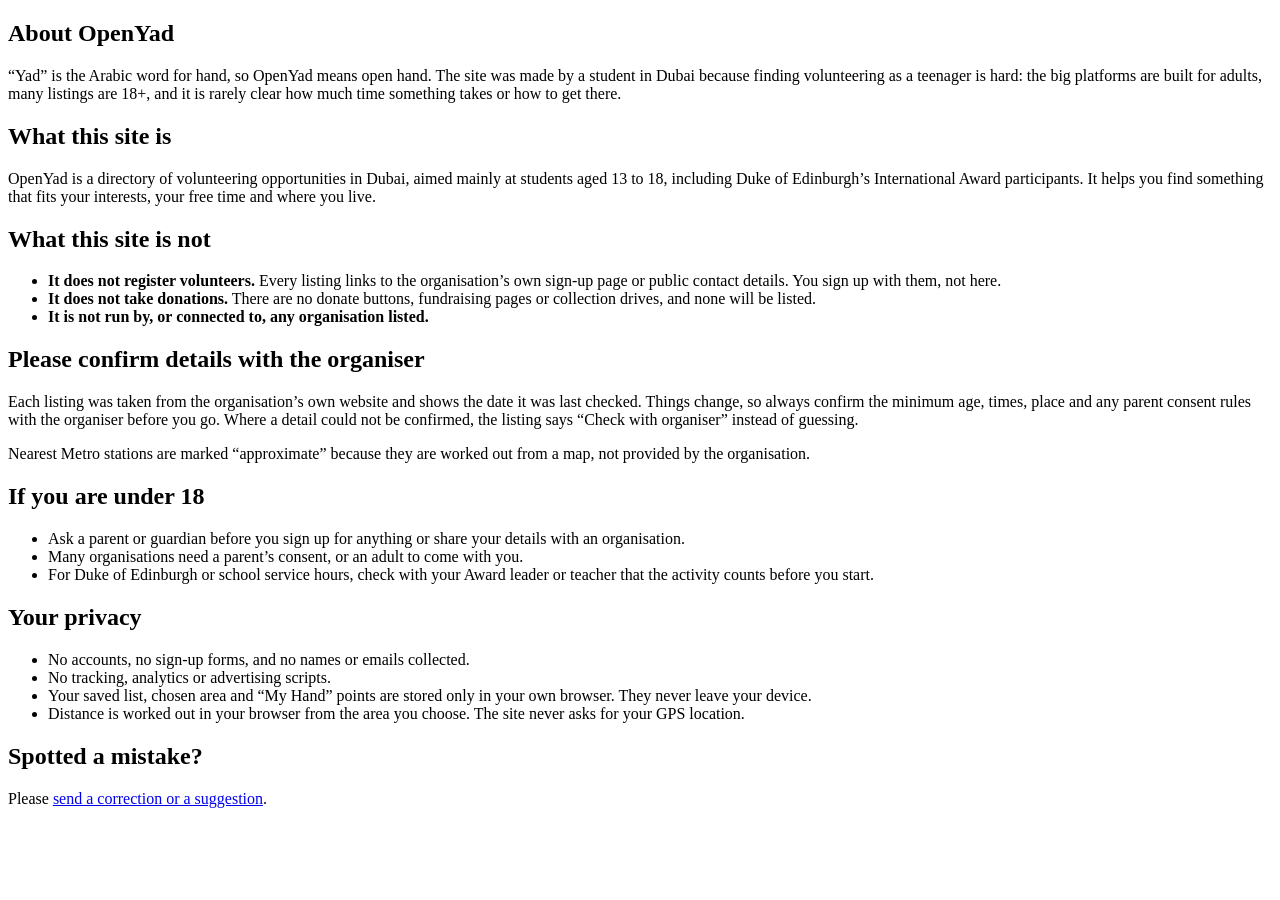
==== about.html @ 4a2f958c "Add files via upload" ====
<!DOCTYPE html>
<html lang="en">
<head>
  <meta charset="utf-8">
  <meta name="viewport" content="width=device-width, initial-scale=1">
  <meta name="referrer" content="no-referrer">
  <title>About · OpenYad</title>
  <link rel="stylesheet" href="css/style.css">
</head>
<body data-page="about">
  <header class="site-header" id="site-header"></header>

  <main class="wrap narrow prose">
    <section>
      <h1>About OpenYad</h1>
      <p>“Yad” is the Arabic word for hand, so OpenYad means open hand. The site was made by a student in Dubai because finding volunteering as a teenager is hard: the big platforms are built for adults, many listings are 18+, and it is rarely clear how much time something takes or how to get there.</p>

      <h2>What this site is</h2>
      <p>OpenYad is a directory of volunteering opportunities in Dubai, aimed mainly at students aged 13 to 18, including Duke of Edinburgh’s International Award participants. It helps you find something that fits your interests, your free time and where you live.</p>

      <h2>What this site is not</h2>
      <ul>
        <li><strong>It does not register volunteers.</strong> Every listing links to the organisation’s own sign-up page or public contact details. You sign up with them, not here.</li>
        <li><strong>It does not take donations.</strong> There are no donate buttons, fundraising pages or collection drives, and none will be listed.</li>
        <li><strong>It is not run by, or connected to, any organisation listed.</strong></li>
      </ul>

      <h2>Please confirm details with the organiser</h2>
      <p>Each listing was taken from the organisation’s own website and shows the date it was last checked. Things change, so always confirm the minimum age, times, place and any parent consent rules with the organiser before you go. Where a detail could not be confirmed, the listing says “Check with organiser” instead of guessing.</p>
      <p>Nearest Metro stations are marked “approximate” because they are worked out from a map, not provided by the organisation.</p>

      <h2>If you are under 18</h2>
      <ul>
        <li>Ask a parent or guardian before you sign up for anything or share your details with an organisation.</li>
        <li>Many organisations need a parent’s consent, or an adult to come with you.</li>
        <li>For Duke of Edinburgh or school service hours, check with your Award leader or teacher that the activity counts before you start.</li>
      </ul>

      <h2>Your privacy</h2>
      <ul>
        <li>No accounts, no sign-up forms, and no names or emails collected.</li>
        <li>No tracking, analytics or advertising scripts.</li>
        <li>Your saved list, chosen area and “My Hand” points are stored only in your own browser. They never leave your device.</li>
        <li>Distance is worked out in your browser from the area you choose. The site never asks for your GPS location.</li>
      </ul>

      <h2>Spotted a mistake?</h2>
      <p>Please <a href="suggest.html">send a correction or a suggestion</a>.</p>
    </section>
  </main>

  <footer class="site-footer" id="site-footer"></footer>
  <script src="data/site.js"></script>
  <script src="data/areas.js"></script>
  <script src="data/listings.js"></script>
  <script src="js/app.js"></script>
</body>
</html>
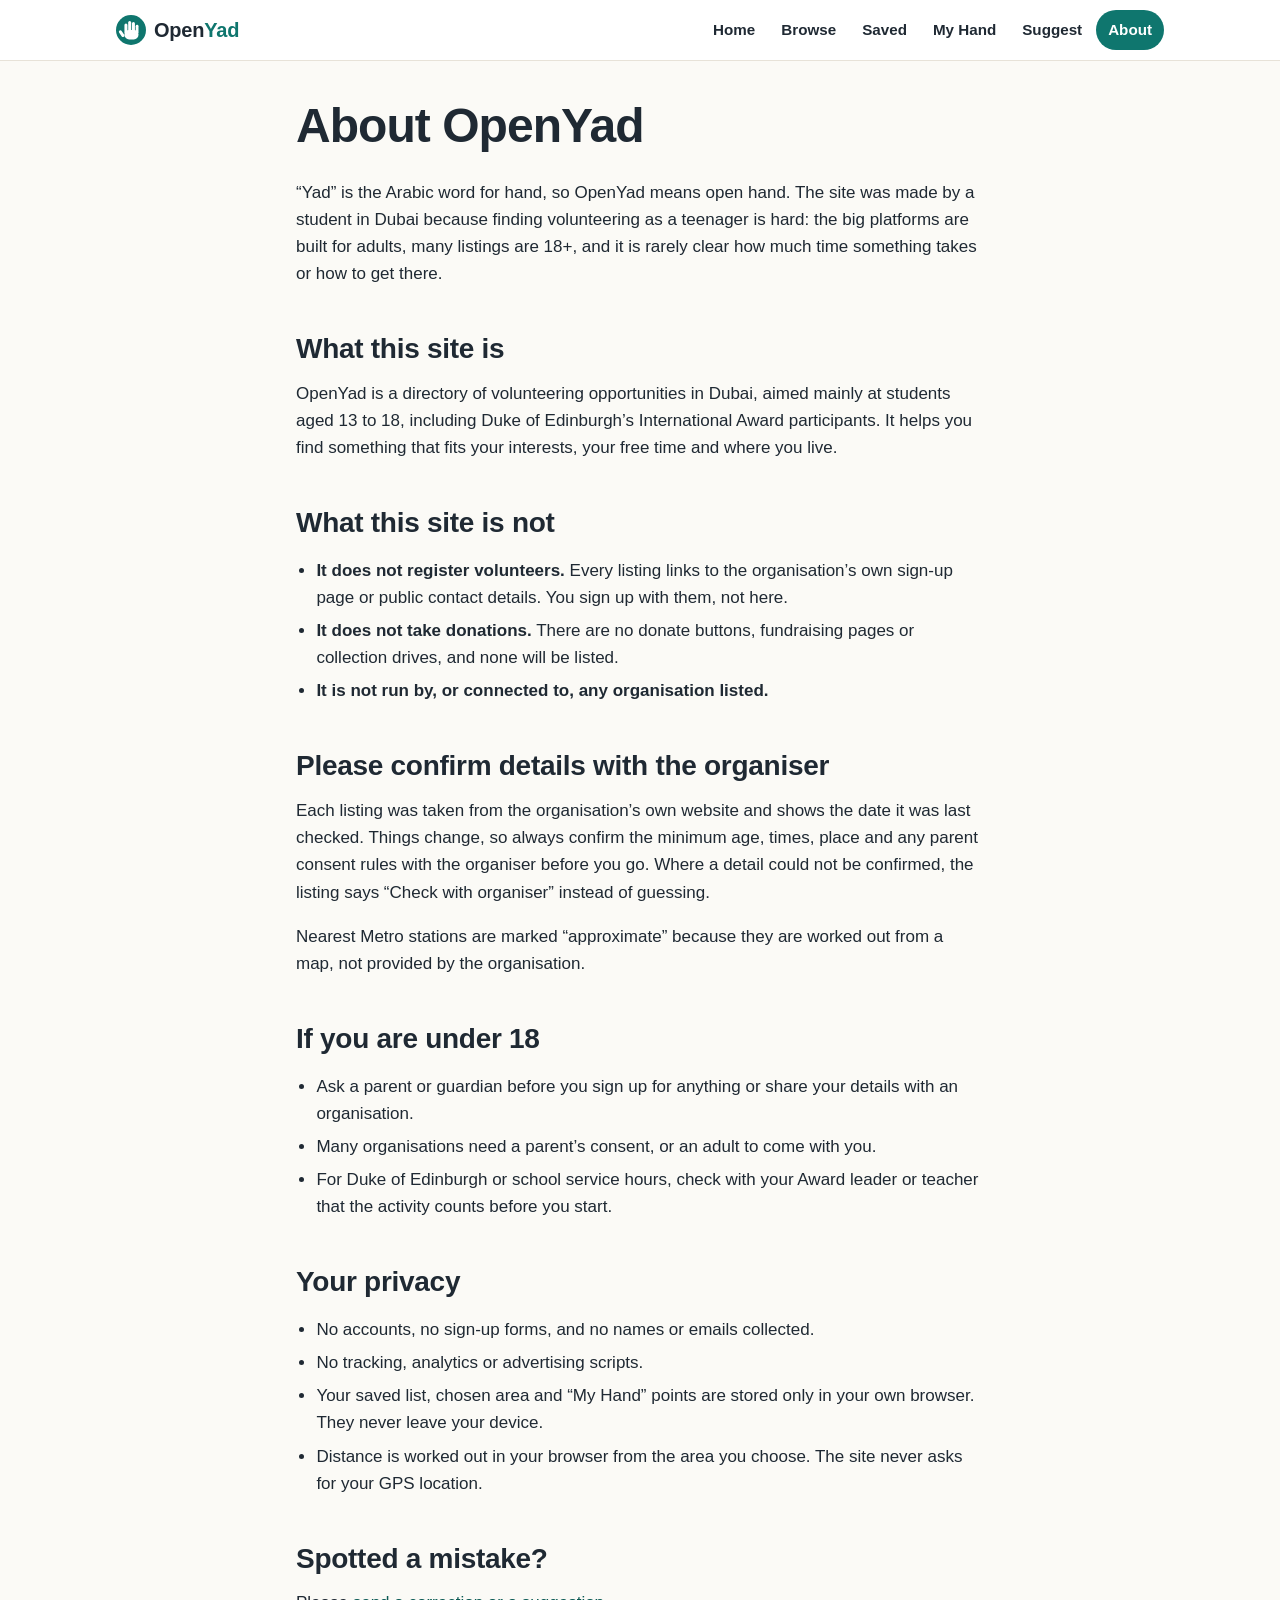
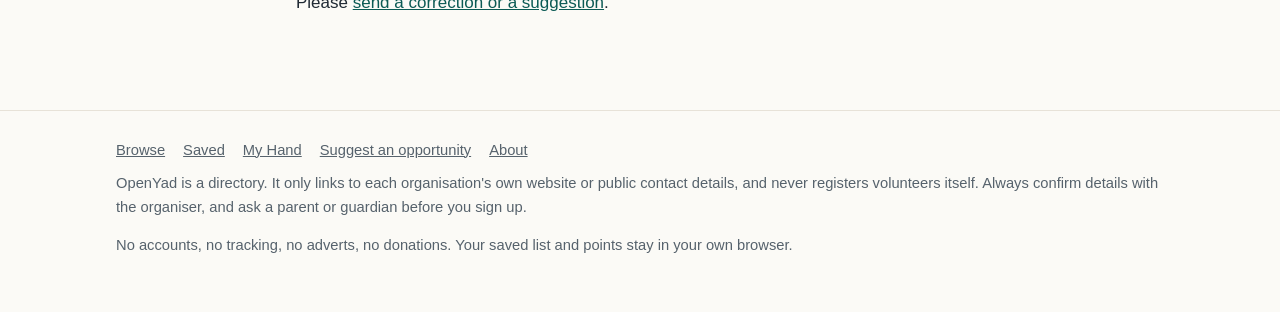
==== commit cf26e224: "Add files via upload" ====
--- a/about.html
+++ b/about.html
@@ -5,7 +5,7 @@
   <meta name="viewport" content="width=device-width, initial-scale=1">
   <meta name="referrer" content="no-referrer">
   <title>About · OpenYad</title>
-  <link rel="stylesheet" href="css/style.css">
+  <link rel="stylesheet" href="style.css">
 </head>
 <body data-page="about">
   <header class="site-header" id="site-header"></header>
@@ -50,9 +50,9 @@
   </main>
 
   <footer class="site-footer" id="site-footer"></footer>
-  <script src="data/site.js"></script>
-  <script src="data/areas.js"></script>
-  <script src="data/listings.js"></script>
-  <script src="js/app.js"></script>
+  <script src="site.js"></script>
+  <script src="areas.js"></script>
+  <script src="listings.js"></script>
+  <script src="app.js"></script>
 </body>
 </html>
--- a/style.css
+++ b/style.css
@@ -0,0 +1,174 @@
+/* OpenYad styles. Colours are set once here and reused everywhere. */
+:root {
+  --bg: #FBFAF6;
+  --card: #FFFFFF;
+  --ink: #1F2933;
+  --muted: #56626C;
+  --line: #E7E2D8;
+  --primary: #0F766E;
+  --primary-dark: #0B5A54;
+  --soft: #EAF4F2;
+  --gold: #A9761C;
+  --gold-soft: #FBF3E0;
+  --radius: 16px;
+  --shadow: 0 1px 2px rgba(31, 41, 51, .05), 0 6px 20px rgba(31, 41, 51, .05);
+}
+
+* { box-sizing: border-box; }
+html { -webkit-text-size-adjust: 100%; }
+body {
+  margin: 0;
+  background: var(--bg);
+  color: var(--ink);
+  font-family: -apple-system, BlinkMacSystemFont, "Segoe UI", Roboto, "Helvetica Neue", Arial, sans-serif;
+  font-size: 17px;
+  line-height: 1.6;
+}
+img, svg { max-width: 100%; }
+a { color: var(--primary-dark); }
+h1, h2, h3 { line-height: 1.2; margin: 0 0 .5em; text-wrap: balance; }
+h1 { font-size: clamp(1.9rem, 6vw, 3rem); letter-spacing: -.02em; }
+h2 { font-size: clamp(1.35rem, 4vw, 1.75rem); letter-spacing: -.01em; }
+h3 { font-size: 1.15rem; }
+p { margin: 0 0 1em; }
+.wrap { max-width: 1080px; margin: 0 auto; padding: 0 16px; }
+.narrow { max-width: 720px; }
+.muted { color: var(--muted); }
+.small { font-size: .9rem; }
+section { padding: 36px 0; }
+:focus-visible { outline: 3px solid #F0B429; outline-offset: 2px; border-radius: 6px; }
+.sr-only { position: absolute; width: 1px; height: 1px; overflow: hidden; clip: rect(0 0 0 0); white-space: nowrap; }
+
+/* Header */
+.site-header { background: var(--card); border-bottom: 1px solid var(--line); position: sticky; top: 0; z-index: 20; }
+.site-header .wrap { display: flex; align-items: center; justify-content: space-between; gap: 12px; min-height: 60px; flex-wrap: wrap; }
+.brand { display: flex; align-items: center; gap: 8px; font-weight: 800; font-size: 1.25rem; color: var(--ink); text-decoration: none; letter-spacing: -.01em; }
+.brand svg { width: 30px; height: 30px; }
+.brand span span { color: var(--primary); }
+.nav { display: flex; gap: 2px; overflow-x: auto; margin: 0 -8px; padding: 6px 8px; scrollbar-width: none; }
+.nav::-webkit-scrollbar { display: none; }
+.nav a { white-space: nowrap; text-decoration: none; color: var(--ink); padding: 8px 12px; border-radius: 999px; font-size: .95rem; font-weight: 600; }
+.nav a:hover { background: var(--soft); }
+.nav a[aria-current="page"] { background: var(--primary); color: #fff; }
+.count-pill { display: inline-block; min-width: 1.4em; padding: 0 .4em; margin-left: 4px; border-radius: 999px; background: var(--gold-soft); color: var(--gold); font-size: .8rem; text-align: center; }
+.nav a[aria-current="page"] .count-pill { background: rgba(255,255,255,.25); color: #fff; }
+
+/* Hero */
+.hero { padding: 44px 0 28px; }
+.hero p.lead { font-size: 1.15rem; color: var(--muted); max-width: 40em; }
+.search-row { display: flex; gap: 8px; margin-top: 20px; max-width: 620px; }
+input[type="search"], input[type="text"], input[type="date"], select {
+  width: 100%; font: inherit; color: var(--ink); background: var(--card);
+  border: 1.5px solid var(--line); border-radius: 12px; padding: 12px 14px; min-height: 48px;
+}
+input:focus, select:focus { border-color: var(--primary); }
+.btn {
+  display: inline-flex; align-items: center; justify-content: center; gap: 6px;
+  font: inherit; font-weight: 700; text-decoration: none; cursor: pointer;
+  background: var(--primary); color: #fff; border: 0; border-radius: 12px;
+  padding: 12px 18px; min-height: 48px;
+}
+.btn:hover { background: var(--primary-dark); }
+.btn.ghost { background: transparent; color: var(--primary-dark); border: 1.5px solid var(--line); }
+.btn.ghost:hover { background: var(--soft); }
+.btn.block { width: 100%; }
+
+/* Category cards */
+.cat-grid { display: grid; grid-template-columns: repeat(2, 1fr); gap: 12px; }
+@media (min-width: 640px) { .cat-grid { grid-template-columns: repeat(3, 1fr); } }
+@media (min-width: 900px) { .cat-grid { grid-template-columns: repeat(4, 1fr); } }
+.cat-card {
+  display: flex; flex-direction: column; gap: 6px; text-decoration: none; color: var(--ink);
+  background: var(--card); border: 1px solid var(--line); border-radius: var(--radius);
+  padding: 16px; border-top: 5px solid var(--c); box-shadow: var(--shadow); transition: transform .15s;
+}
+.cat-card:hover { transform: translateY(-2px); }
+.cat-card .icon { font-size: 1.7rem; width: 48px; height: 48px; display: grid; place-items: center; border-radius: 14px; background: color-mix(in srgb, var(--c) 12%, white); }
+.cat-card strong { line-height: 1.25; }
+.cat-card small { color: var(--muted); }
+
+/* Steps */
+.steps { display: grid; gap: 12px; }
+@media (min-width: 720px) { .steps { grid-template-columns: repeat(3, 1fr); } }
+.step { background: var(--card); border: 1px solid var(--line); border-radius: var(--radius); padding: 18px; }
+.step b { display: inline-grid; place-items: center; width: 30px; height: 30px; border-radius: 50%; background: var(--soft); color: var(--primary-dark); margin-bottom: 8px; }
+.banner { background: var(--gold-soft); border: 1px solid #EFDDB4; border-radius: var(--radius); padding: 18px; display: flex; gap: 16px; align-items: center; flex-wrap: wrap; }
+.banner > div { flex: 1 1 260px; }
+.note { background: var(--soft); border-radius: 12px; padding: 12px 14px; font-size: .95rem; }
+
+/* Filters */
+.filters { background: var(--card); border: 1px solid var(--line); border-radius: var(--radius); padding: 16px; box-shadow: var(--shadow); }
+.filter-grid { display: grid; gap: 12px; grid-template-columns: 1fr 1fr; }
+.filter-grid .full { grid-column: 1 / -1; }
+@media (min-width: 860px) { .filter-grid { grid-template-columns: repeat(4, 1fr); } .filter-grid .half { grid-column: span 2; } }
+label.field { display: block; font-size: .85rem; font-weight: 700; color: var(--muted); }
+label.field select, label.field input { margin-top: 4px; font-weight: 400; }
+.check { display: flex; gap: 8px; align-items: flex-start; font-size: .95rem; }
+.check input { width: 20px; height: 20px; margin-top: 3px; accent-color: var(--primary); flex: none; }
+.result-bar { display: flex; justify-content: space-between; align-items: center; gap: 12px; margin: 18px 0 12px; flex-wrap: wrap; }
+.linkish { background: none; border: 0; font: inherit; color: var(--primary-dark); text-decoration: underline; cursor: pointer; padding: 8px 0; }
+
+/* Listing cards */
+.cards { display: grid; gap: 16px; }
+@media (min-width: 820px) { .cards { grid-template-columns: 1fr 1fr; align-items: start; } }
+.card {
+  background: var(--card); border: 1px solid var(--line); border-left: 6px solid var(--c);
+  border-radius: var(--radius); padding: 18px; box-shadow: var(--shadow); min-width: 0;
+}
+.card-top { display: flex; justify-content: space-between; gap: 10px; align-items: flex-start; }
+.tags { display: flex; flex-wrap: wrap; gap: 6px; }
+.tag { font-size: .8rem; font-weight: 700; padding: 3px 10px; border-radius: 999px; color: var(--c); background: color-mix(in srgb, var(--c) 12%, white); white-space: nowrap; }
+.save {
+  flex: none; font: inherit; font-size: .85rem; font-weight: 700; cursor: pointer;
+  border: 1.5px solid var(--line); background: var(--card); color: var(--ink);
+  border-radius: 999px; padding: 6px 12px; min-height: 40px;
+}
+.save[aria-pressed="true"] { background: var(--gold-soft); border-color: #E6CE95; color: var(--gold); }
+.card h3 { margin: 12px 0 2px; font-size: 1.2rem; }
+.card .org { color: var(--muted); margin: 0 0 10px; font-size: .95rem; }
+.facts { list-style: none; margin: 12px 0; padding: 0; display: grid; gap: 6px; }
+.facts li { display: grid; grid-template-columns: 5.2em 1fr; gap: 8px; font-size: .95rem; }
+.facts span.k { color: var(--muted); font-weight: 700; font-size: .85rem; padding-top: 2px; }
+.badge { display: inline-block; font-size: .8rem; font-weight: 700; padding: 1px 8px; border-radius: 999px; background: var(--soft); color: var(--primary-dark); margin-left: 4px; white-space: nowrap; }
+.badge.warn { background: #FFF4E5; color: #8A4B00; }
+.badge.gold { background: var(--gold-soft); color: var(--gold); }
+details { border-top: 1px solid var(--line); margin-top: 12px; padding-top: 4px; }
+summary { cursor: pointer; font-weight: 700; color: var(--primary-dark); padding: 10px 0; }
+details dl { margin: 0; display: grid; gap: 10px; }
+details dt { font-size: .85rem; font-weight: 700; color: var(--muted); }
+details dd { margin: 0; overflow-wrap: anywhere; }
+details ol { margin: 4px 0 0; padding-left: 1.3em; }
+.card .btn { margin-top: 14px; }
+.empty { text-align: center; padding: 40px 16px; background: var(--card); border: 1px dashed var(--line); border-radius: var(--radius); }
+
+/* Hand page */
+.hand-layout { display: grid; gap: 20px; }
+@media (min-width: 820px) { .hand-layout { grid-template-columns: 340px 1fr; align-items: start; } }
+.panel { background: var(--card); border: 1px solid var(--line); border-radius: var(--radius); padding: 18px; box-shadow: var(--shadow); }
+.hand-box { text-align: center; }
+.hand-box svg { width: 100%; max-width: 280px; height: auto; }
+.level { font-size: 1.3rem; font-weight: 800; margin: 4px 0 0; }
+.bar { height: 10px; background: var(--line); border-radius: 999px; overflow: hidden; margin: 10px 0 6px; }
+.bar i { display: block; height: 100%; background: linear-gradient(90deg, var(--primary), #D69E2E); border-radius: 999px; }
+.stats { display: grid; grid-template-columns: repeat(2, 1fr); gap: 10px; margin: 14px 0 0; }
+.stat { background: var(--bg); border-radius: 12px; padding: 10px; text-align: center; }
+.stat b { display: block; font-size: 1.3rem; font-variant-numeric: tabular-nums; }
+.stat small { color: var(--muted); }
+.form-grid { display: grid; gap: 12px; }
+@media (min-width: 560px) { .form-grid { grid-template-columns: 1fr 1fr; } .form-grid .full { grid-column: 1 / -1; } }
+.log-list { list-style: none; padding: 0; margin: 0; display: grid; gap: 8px; }
+.log-list li { display: flex; justify-content: space-between; gap: 10px; align-items: center; background: var(--bg); border-radius: 12px; padding: 10px 12px; }
+.rules { padding-left: 1.2em; margin: 0; }
+.rules li { margin-bottom: 4px; }
+
+/* Prose pages */
+.prose h2 { margin-top: 1.6em; }
+.prose ul { padding-left: 1.2em; }
+.prose li { margin-bottom: 6px; }
+
+/* Footer */
+.site-footer { border-top: 1px solid var(--line); margin-top: 40px; padding: 28px 0 40px; color: var(--muted); font-size: .92rem; }
+.site-footer a { color: var(--muted); }
+.site-footer nav { display: flex; flex-wrap: wrap; gap: 6px 18px; margin-bottom: 10px; }
+
+@media (prefers-reduced-motion: reduce) { * { transition: none !important; } }
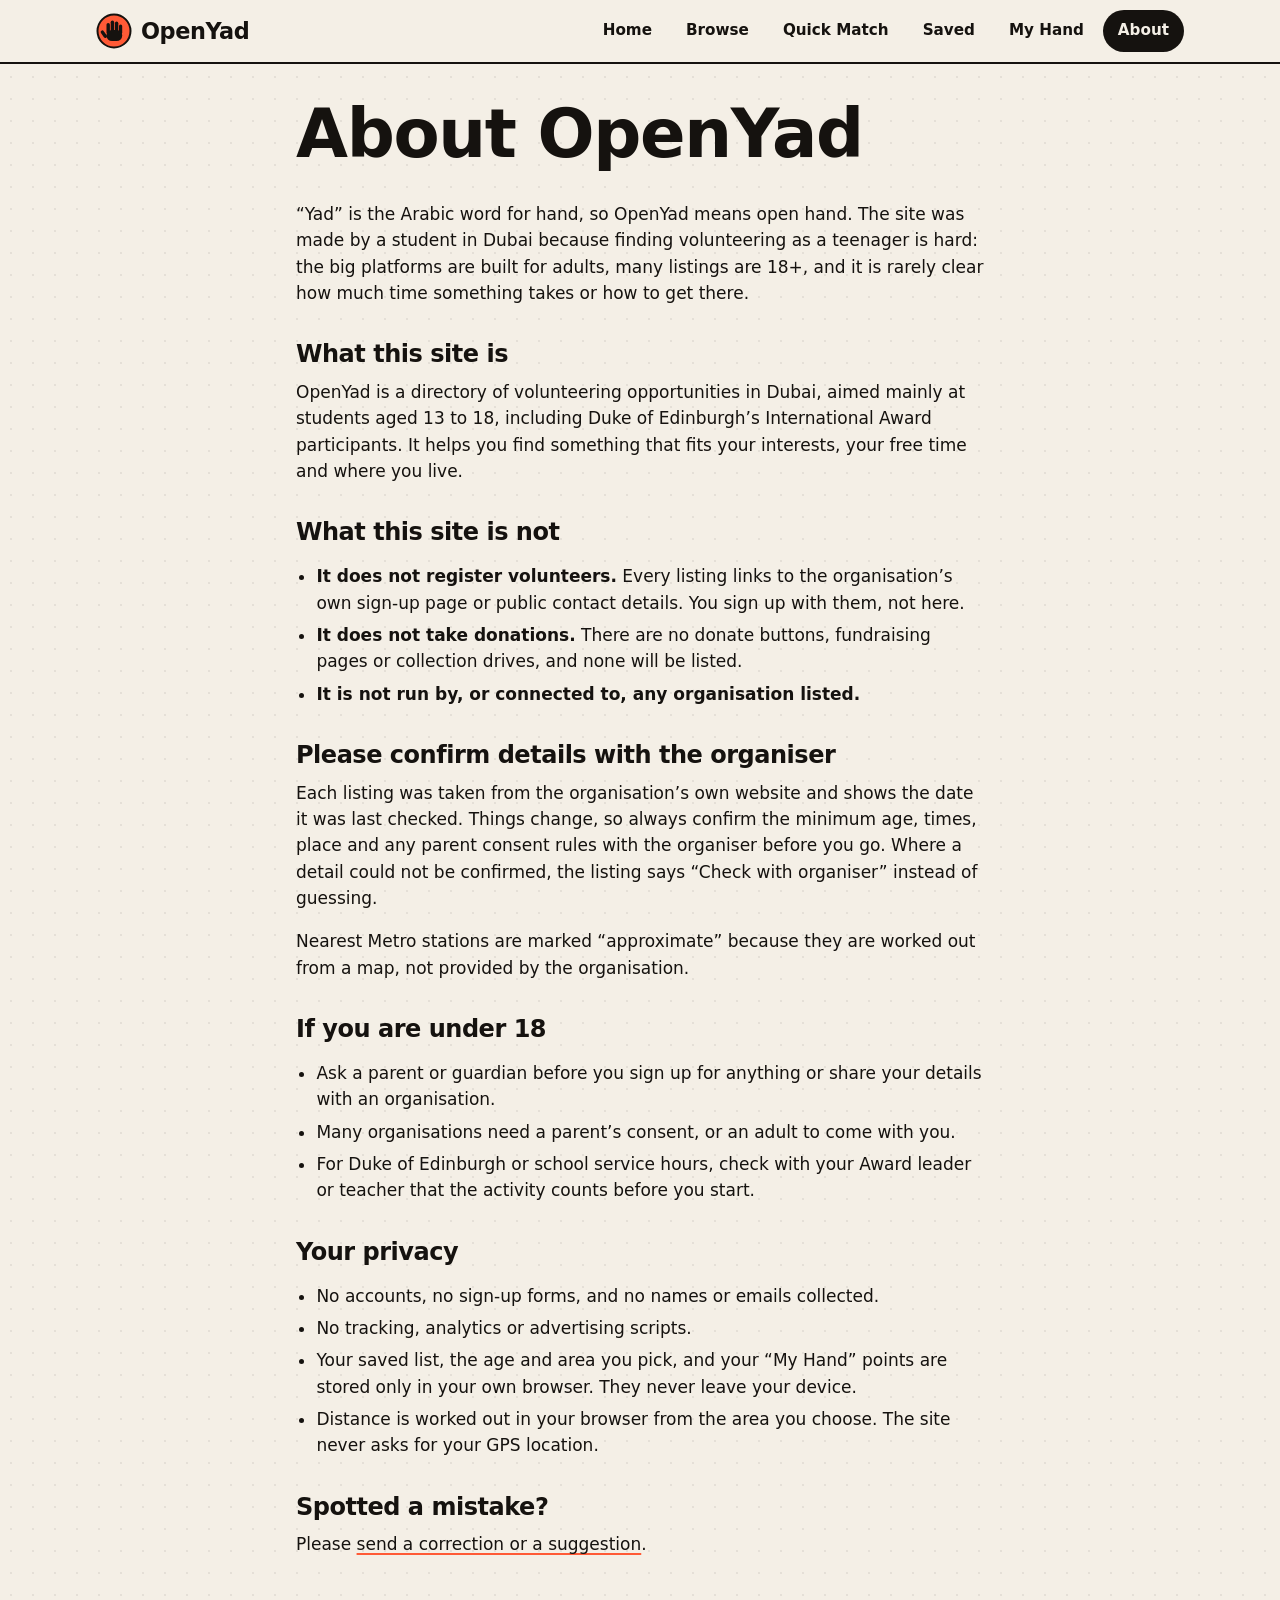
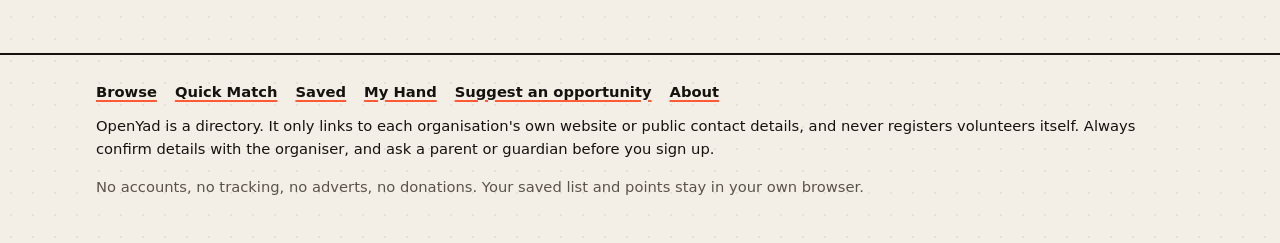
==== commit 8465077e: "Add files via upload" ====
--- a/about.html
+++ b/about.html
@@ -2,7 +2,8 @@
 <html lang="en">
 <head>
   <meta charset="utf-8">
-  <meta name="viewport" content="width=device-width, initial-scale=1">
+  <meta name="viewport" content="width=device-width, initial-scale=1, viewport-fit=cover">
+  <meta name="theme-color" content="#F4EFE6">
   <meta name="referrer" content="no-referrer">
   <title>About · OpenYad</title>
   <link rel="stylesheet" href="style.css">
@@ -40,7 +41,7 @@
       <ul>
         <li>No accounts, no sign-up forms, and no names or emails collected.</li>
         <li>No tracking, analytics or advertising scripts.</li>
-        <li>Your saved list, chosen area and “My Hand” points are stored only in your own browser. They never leave your device.</li>
+        <li>Your saved list, the age and area you pick, and your “My Hand” points are stored only in your own browser. They never leave your device.</li>
         <li>Distance is worked out in your browser from the area you choose. The site never asks for your GPS location.</li>
       </ul>
 
--- a/style.css
+++ b/style.css
@@ -1,174 +1,285 @@
-/* OpenYad styles. Colours are set once here and reused everywhere. */
+/* OpenYad styles. The main colours are set once here and reused everywhere. */
 :root {
-  --bg: #FBFAF6;
-  --card: #FFFFFF;
-  --ink: #1F2933;
-  --muted: #56626C;
-  --line: #E7E2D8;
-  --primary: #0F766E;
-  --primary-dark: #0B5A54;
-  --soft: #EAF4F2;
-  --gold: #A9761C;
-  --gold-soft: #FBF3E0;
-  --radius: 16px;
-  --shadow: 0 1px 2px rgba(31, 41, 51, .05), 0 6px 20px rgba(31, 41, 51, .05);
-}
+  --paper: #F4EFE6;
+  --card: #FFFDF8;
+  --ink: #15120F;
+  --muted: #5A534A;
+  --line: #D9D0C0;
+  --coral: #FF5A36;
+  --sun: #FFD23F;
+  --r: 18px;
+  --sh: 4px 4px 0 var(--ink);
+  --display: ui-rounded, "SF Pro Rounded", "Arial Rounded MT Bold", "Nunito", "Segoe UI", system-ui, sans-serif;
+}
+@view-transition { navigation: auto; }
 
 * { box-sizing: border-box; }
-html { -webkit-text-size-adjust: 100%; }
+html { -webkit-text-size-adjust: 100%; scroll-behavior: smooth; }
 body {
-  margin: 0;
-  background: var(--bg);
-  color: var(--ink);
-  font-family: -apple-system, BlinkMacSystemFont, "Segoe UI", Roboto, "Helvetica Neue", Arial, sans-serif;
-  font-size: 17px;
-  line-height: 1.6;
-}
-img, svg { max-width: 100%; }
-a { color: var(--primary-dark); }
-h1, h2, h3 { line-height: 1.2; margin: 0 0 .5em; text-wrap: balance; }
-h1 { font-size: clamp(1.9rem, 6vw, 3rem); letter-spacing: -.02em; }
-h2 { font-size: clamp(1.35rem, 4vw, 1.75rem); letter-spacing: -.01em; }
-h3 { font-size: 1.15rem; }
+  margin: 0; color: var(--ink);
+  background: var(--paper) radial-gradient(rgba(21, 18, 15, .07) 1px, transparent 1.2px) 0 0 / 22px 22px;
+  font-family: system-ui, -apple-system, "Segoe UI", Roboto, Arial, sans-serif;
+  font-size: 17px; line-height: 1.55;
+}
+svg { max-width: 100%; }
+a { color: var(--ink); text-decoration-color: var(--coral); text-decoration-thickness: 2px; text-underline-offset: 3px; }
+h1, h2, h3 { font-family: var(--display); font-weight: 800; line-height: 1.08; letter-spacing: -.02em; margin: 0 0 .45em; text-wrap: balance; }
+h1 { font-size: clamp(2.2rem, 8.5vw, 4.2rem); }
+h2 { font-size: clamp(1.55rem, 5vw, 2.3rem); }
+h3 { font-size: 1.25rem; letter-spacing: -.01em; }
 p { margin: 0 0 1em; }
-.wrap { max-width: 1080px; margin: 0 auto; padding: 0 16px; }
+.wrap { max-width: 1120px; margin: 0 auto; padding: 0 16px; }
 .narrow { max-width: 720px; }
 .muted { color: var(--muted); }
 .small { font-size: .9rem; }
-section { padding: 36px 0; }
-:focus-visible { outline: 3px solid #F0B429; outline-offset: 2px; border-radius: 6px; }
+section { padding: 34px 0; }
 .sr-only { position: absolute; width: 1px; height: 1px; overflow: hidden; clip: rect(0 0 0 0); white-space: nowrap; }
+:focus-visible { outline: 3px solid #1D4ED8; outline-offset: 3px; border-radius: 8px; }
+.ic { width: 1.25em; height: 1.25em; flex: none; fill: none; stroke: currentColor; stroke-width: 2; stroke-linecap: round; stroke-linejoin: round; vertical-align: -.22em; }
+.mark { background: var(--sun); padding: 0 .18em; border-radius: .18em; box-decoration-break: clone; -webkit-box-decoration-break: clone; }
+.eyebrow { font-family: var(--display); font-weight: 800; font-size: .85rem; letter-spacing: .08em; text-transform: uppercase; }
+
+/* The "sticker" look: thick outline and a hard shadow */
+.sticker { background: var(--card); border: 2px solid var(--ink); border-radius: var(--r); box-shadow: var(--sh); }
+
+/* Buttons */
+.btn {
+  display: inline-flex; align-items: center; justify-content: center; gap: 8px;
+  font-family: var(--display); font-weight: 800; font-size: 1rem; text-decoration: none; cursor: pointer;
+  background: var(--coral); color: var(--ink); border: 2px solid var(--ink); border-radius: 14px;
+  padding: 11px 18px; min-height: 48px; box-shadow: var(--sh);
+  transition: transform .12s, box-shadow .12s;
+}
+.btn:hover { transform: translate(-1px, -1px); box-shadow: 5px 5px 0 var(--ink); }
+.btn:active { transform: translate(3px, 3px); box-shadow: 1px 1px 0 var(--ink); }
+.btn.sun { background: var(--sun); }
+.btn.plain { background: var(--card); }
+.btn.block { width: 100%; }
+.btn.big { font-size: 1.12rem; padding: 14px 22px; }
+.linkish { background: none; border: 0; font: inherit; font-weight: 700; color: var(--ink); text-decoration: underline; text-decoration-color: var(--coral); text-decoration-thickness: 2px; text-underline-offset: 3px; cursor: pointer; padding: 8px 0; }
 
 /* Header */
-.site-header { background: var(--card); border-bottom: 1px solid var(--line); position: sticky; top: 0; z-index: 20; }
-.site-header .wrap { display: flex; align-items: center; justify-content: space-between; gap: 12px; min-height: 60px; flex-wrap: wrap; }
-.brand { display: flex; align-items: center; gap: 8px; font-weight: 800; font-size: 1.25rem; color: var(--ink); text-decoration: none; letter-spacing: -.01em; }
-.brand svg { width: 30px; height: 30px; }
-.brand span span { color: var(--primary); }
-.nav { display: flex; gap: 2px; overflow-x: auto; margin: 0 -8px; padding: 6px 8px; scrollbar-width: none; }
-.nav::-webkit-scrollbar { display: none; }
-.nav a { white-space: nowrap; text-decoration: none; color: var(--ink); padding: 8px 12px; border-radius: 999px; font-size: .95rem; font-weight: 600; }
-.nav a:hover { background: var(--soft); }
-.nav a[aria-current="page"] { background: var(--primary); color: #fff; }
-.count-pill { display: inline-block; min-width: 1.4em; padding: 0 .4em; margin-left: 4px; border-radius: 999px; background: var(--gold-soft); color: var(--gold); font-size: .8rem; text-align: center; }
-.nav a[aria-current="page"] .count-pill { background: rgba(255,255,255,.25); color: #fff; }
-
-/* Hero */
-.hero { padding: 44px 0 28px; }
-.hero p.lead { font-size: 1.15rem; color: var(--muted); max-width: 40em; }
-.search-row { display: flex; gap: 8px; margin-top: 20px; max-width: 620px; }
-input[type="search"], input[type="text"], input[type="date"], select {
+.site-header { background: var(--paper); border-bottom: 2px solid var(--ink); position: sticky; top: 0; z-index: 30; }
+.site-header .wrap { display: flex; align-items: center; justify-content: space-between; gap: 12px; min-height: 62px; }
+.brand { display: flex; align-items: center; gap: 9px; font-family: var(--display); font-weight: 800; font-size: 1.4rem; color: var(--ink); text-decoration: none; letter-spacing: -.02em; }
+.brand svg { width: 36px; height: 36px; transition: transform .3s; }
+.brand:hover svg { transform: rotate(-14deg) scale(1.06); }
+.nav { display: none; gap: 4px; }
+.nav a, .head-link { font-family: var(--display); font-weight: 800; font-size: .95rem; text-decoration: none; padding: 7px 13px; border-radius: 999px; border: 2px solid transparent; white-space: nowrap; }
+.nav a:hover, .head-link:hover { border-color: var(--ink); }
+.nav a[aria-current="page"] { background: var(--ink); color: var(--paper); }
+.pill { display: inline-block; min-width: 1.5em; padding: 0 .4em; margin-left: 4px; border-radius: 999px; background: var(--sun); color: var(--ink); font-size: .78rem; text-align: center; border: 1.5px solid var(--ink); }
+
+/* Phone tab bar */
+.tabbar { position: fixed; left: 0; right: 0; bottom: 0; z-index: 40; background: var(--card); border-top: 2px solid var(--ink); display: grid; grid-template-columns: repeat(5, 1fr); padding: 6px 6px calc(6px + env(safe-area-inset-bottom)); }
+.tabbar a { display: grid; justify-items: center; gap: 1px; padding: 6px 2px; border-radius: 12px; text-decoration: none; font-family: var(--display); font-weight: 800; font-size: .72rem; position: relative; }
+.tabbar a .ic { width: 24px; height: 24px; }
+.tabbar a[aria-current="page"] { background: var(--coral); box-shadow: inset 0 0 0 2px var(--ink); }
+.tabbar .pill { position: absolute; top: 0; left: 55%; margin: 0; }
+body { padding-bottom: 86px; }
+@media (min-width: 800px) {
+  .nav { display: flex; } .head-link, .tabbar { display: none; } body { padding-bottom: 0; }
+}
+
+/* Hero and finder */
+.hero { display: grid; gap: 26px; padding: 30px 0 18px; align-items: center; }
+.hero > * { min-width: 0; }
+.hero p.lead { font-size: 1.12rem; max-width: 34em; }
+.finder label { display: inline-block; max-width: 100%; vertical-align: middle; }
+.finder { padding: 18px; }
+.finder .sentence { font-family: var(--display); font-weight: 700; font-size: clamp(1.15rem, 4.6vw, 1.5rem); line-height: 2.25; margin: 4px 0 14px; }
+.pick {
+  appearance: none; -webkit-appearance: none; font: inherit; font-weight: 800; color: var(--ink); cursor: pointer;
+  border: 2px solid var(--ink); border-radius: 11px; padding: 1px 30px 1px 10px; max-width: 100%; line-height: 1.5;
+  background: var(--sun) url("data:image/svg+xml,%3Csvg xmlns='http://www.w3.org/2000/svg' viewBox='0 0 12 8'%3E%3Cpath d='M1 1l5 5 5-5' fill='none' stroke='%2315120F' stroke-width='2.2' stroke-linecap='round' stroke-linejoin='round'/%3E%3C/svg%3E") right 10px center / 12px no-repeat;
+  box-shadow: 2px 2px 0 var(--ink); text-overflow: ellipsis;
+}
+.finder-actions { display: flex; flex-wrap: wrap; gap: 12px; align-items: center; }
+#finder-count { display: inline-block; min-width: 1.2em; }
+.bump { animation: bump .32s; }
+@keyframes bump { 40% { transform: scale(1.35) rotate(-6deg); } }
+.hero-art { position: relative; max-width: 330px; margin: 0 auto; width: 100%; }
+.hero-art .disc { background: var(--sun); border: 2px solid var(--ink); border-radius: 50%; aspect-ratio: 1; display: grid; place-items: center; box-shadow: 6px 6px 0 var(--ink); }
+.hero-art .disc svg { width: 78%; }
+.float { position: absolute; width: 54px; height: 54px; border-radius: 50%; background: var(--c); border: 2px solid var(--ink); box-shadow: 3px 3px 0 var(--ink); display: grid; place-items: center; animation: bob 4s ease-in-out infinite; }
+.float .ic { width: 26px; height: 26px; }
+.float:nth-child(2) { top: 2%; left: -2%; }
+.float:nth-child(3) { top: 10%; right: -4%; animation-delay: -1.3s; }
+.float:nth-child(4) { bottom: 6%; left: 0; animation-delay: -2.1s; }
+.float:nth-child(5) { bottom: 0; right: 4%; animation-delay: -3s; }
+@keyframes bob { 50% { transform: translateY(-9px) rotate(6deg); } }
+@media (min-width: 880px) { .hero { grid-template-columns: 1.2fr .8fr; padding-top: 44px; } }
+@media (max-width: 879px) { .hero-art { max-width: 210px; margin-bottom: 14px; } .float { width: 42px; height: 42px; } .float .ic { width: 20px; height: 20px; } }
+
+/* Ticker of organisation names */
+.ticker { background: var(--ink); color: var(--paper); border-block: 2px solid var(--ink); overflow: hidden; white-space: nowrap; font-family: var(--display); font-weight: 800; padding: 10px 0; }
+.ticker div { display: inline-block; animation: slide 60s linear infinite; padding-left: 100%; }
+.ticker:hover div { animation-play-state: paused; }
+.ticker span::after { content: "✦"; color: var(--sun); margin: 0 14px; }
+@keyframes slide { to { transform: translateX(-100%); } }
+
+/* Category tiles */
+.tiles { display: grid; grid-template-columns: repeat(2, 1fr); gap: 14px; }
+@media (min-width: 640px) { .tiles { grid-template-columns: repeat(3, 1fr); } }
+@media (min-width: 960px) { .tiles { grid-template-columns: repeat(4, 1fr); } }
+.tile {
+  display: grid; gap: 8px; align-content: start; text-decoration: none; padding: 14px;
+  background: color-mix(in srgb, var(--c) 26%, var(--card)); border: 2px solid var(--ink); border-radius: var(--r);
+  box-shadow: 4px 4px 0 var(--ink); transition: transform .18s, box-shadow .18s;
+}
+.tile:nth-child(3n+1) { transform: rotate(-1.1deg); } .tile:nth-child(3n+2) { transform: rotate(.8deg); }
+.tile:hover, .tile:focus-visible { transform: rotate(0) translate(-2px, -3px); box-shadow: 7px 8px 0 var(--ink); }
+.tile strong { font-family: var(--display); font-weight: 800; font-size: 1.05rem; line-height: 1.15; }
+.tile small { font-weight: 700; }
+.blob { width: 46px; height: 46px; border-radius: 50%; background: var(--c); border: 2px solid var(--ink); display: grid; place-items: center; transition: transform .25s; }
+.blob .ic { width: 24px; height: 24px; }
+.tile:hover .blob { transform: rotate(-12deg) scale(1.12); }
+.blob.sm { width: 34px; height: 34px; } .blob.sm .ic { width: 18px; height: 18px; }
+
+/* Three ways */
+.ways { display: grid; gap: 14px; }
+@media (min-width: 760px) { .ways { grid-template-columns: repeat(3, 1fr); } }
+.way { padding: 18px; text-decoration: none; display: block; transition: transform .15s, box-shadow .15s; }
+a.way:hover { transform: translate(-2px, -2px); box-shadow: 6px 6px 0 var(--ink); }
+.way b.num { display: inline-grid; place-items: center; width: 34px; height: 34px; border-radius: 50%; background: var(--ink); color: var(--paper); font-family: var(--display); margin-bottom: 10px; }
+.dark { background: var(--ink); color: var(--paper); border-radius: var(--r); padding: 22px; display: grid; gap: 18px; align-items: center; box-shadow: 4px 4px 0 var(--coral); }
+.dark .muted { color: #CFC6B8; } .dark svg.hand { width: 150px; margin: 0 auto; display: block; }
+@media (min-width: 700px) { .dark { grid-template-columns: 170px 1fr auto; } }
+.promises { display: flex; flex-wrap: wrap; gap: 8px; list-style: none; padding: 0; margin: 0; }
+.promises li { font-weight: 700; font-size: .9rem; border: 2px solid var(--ink); border-radius: 999px; padding: 4px 12px; background: var(--card); }
+
+/* Chips (tap-to-filter) */
+fieldset { border: 0; padding: 0; margin: 0; min-width: 0; }
+legend, label.field { font-family: var(--display); font-weight: 800; font-size: .85rem; letter-spacing: .04em; text-transform: uppercase; padding: 0; margin-bottom: 6px; display: block; }
+.chips { display: flex; flex-wrap: wrap; gap: 8px; }
+.chips.scroll { flex-wrap: nowrap; overflow-x: auto; padding: 2px 16px 8px; margin: 0 -16px; scrollbar-width: none; }
+.chips.scroll::-webkit-scrollbar { display: none; }
+.chip { position: relative; flex: none; }
+.chip input { position: absolute; opacity: 0; inset: 0; width: 100%; height: 100%; margin: 0; cursor: pointer; }
+.chip span { display: inline-flex; align-items: center; gap: 6px; min-height: 42px; padding: 6px 14px; border: 2px solid var(--ink); border-radius: 999px; background: var(--card); font-weight: 700; font-size: .95rem; white-space: nowrap; transition: transform .1s, background .15s; }
+.chip input:checked + span { background: var(--coral); box-shadow: 2px 2px 0 var(--ink); transform: translate(-1px, -1px); }
+.chip.cat input:checked + span { background: var(--c); }
+.chip input:focus-visible + span { outline: 3px solid #1D4ED8; outline-offset: 3px; }
+.chip span .ic { width: 18px; height: 18px; }
+input[type="search"], input[type="date"], select.box {
   width: 100%; font: inherit; color: var(--ink); background: var(--card);
-  border: 1.5px solid var(--line); border-radius: 12px; padding: 12px 14px; min-height: 48px;
-}
-input:focus, select:focus { border-color: var(--primary); }
-.btn {
-  display: inline-flex; align-items: center; justify-content: center; gap: 6px;
-  font: inherit; font-weight: 700; text-decoration: none; cursor: pointer;
-  background: var(--primary); color: #fff; border: 0; border-radius: 12px;
-  padding: 12px 18px; min-height: 48px;
-}
-.btn:hover { background: var(--primary-dark); }
-.btn.ghost { background: transparent; color: var(--primary-dark); border: 1.5px solid var(--line); }
-.btn.ghost:hover { background: var(--soft); }
-.btn.block { width: 100%; }
-
-/* Category cards */
-.cat-grid { display: grid; grid-template-columns: repeat(2, 1fr); gap: 12px; }
-@media (min-width: 640px) { .cat-grid { grid-template-columns: repeat(3, 1fr); } }
-@media (min-width: 900px) { .cat-grid { grid-template-columns: repeat(4, 1fr); } }
-.cat-card {
-  display: flex; flex-direction: column; gap: 6px; text-decoration: none; color: var(--ink);
-  background: var(--card); border: 1px solid var(--line); border-radius: var(--radius);
-  padding: 16px; border-top: 5px solid var(--c); box-shadow: var(--shadow); transition: transform .15s;
-}
-.cat-card:hover { transform: translateY(-2px); }
-.cat-card .icon { font-size: 1.7rem; width: 48px; height: 48px; display: grid; place-items: center; border-radius: 14px; background: color-mix(in srgb, var(--c) 12%, white); }
-.cat-card strong { line-height: 1.25; }
-.cat-card small { color: var(--muted); }
-
-/* Steps */
-.steps { display: grid; gap: 12px; }
-@media (min-width: 720px) { .steps { grid-template-columns: repeat(3, 1fr); } }
-.step { background: var(--card); border: 1px solid var(--line); border-radius: var(--radius); padding: 18px; }
-.step b { display: inline-grid; place-items: center; width: 30px; height: 30px; border-radius: 50%; background: var(--soft); color: var(--primary-dark); margin-bottom: 8px; }
-.banner { background: var(--gold-soft); border: 1px solid #EFDDB4; border-radius: var(--radius); padding: 18px; display: flex; gap: 16px; align-items: center; flex-wrap: wrap; }
-.banner > div { flex: 1 1 260px; }
-.note { background: var(--soft); border-radius: 12px; padding: 12px 14px; font-size: .95rem; }
-
-/* Filters */
-.filters { background: var(--card); border: 1px solid var(--line); border-radius: var(--radius); padding: 16px; box-shadow: var(--shadow); }
-.filter-grid { display: grid; gap: 12px; grid-template-columns: 1fr 1fr; }
-.filter-grid .full { grid-column: 1 / -1; }
-@media (min-width: 860px) { .filter-grid { grid-template-columns: repeat(4, 1fr); } .filter-grid .half { grid-column: span 2; } }
-label.field { display: block; font-size: .85rem; font-weight: 700; color: var(--muted); }
-label.field select, label.field input { margin-top: 4px; font-weight: 400; }
-.check { display: flex; gap: 8px; align-items: flex-start; font-size: .95rem; }
-.check input { width: 20px; height: 20px; margin-top: 3px; accent-color: var(--primary); flex: none; }
-.result-bar { display: flex; justify-content: space-between; align-items: center; gap: 12px; margin: 18px 0 12px; flex-wrap: wrap; }
-.linkish { background: none; border: 0; font: inherit; color: var(--primary-dark); text-decoration: underline; cursor: pointer; padding: 8px 0; }
+  border: 2px solid var(--ink); border-radius: 14px; padding: 11px 14px; min-height: 48px;
+}
+.filters { padding: 16px; display: grid; gap: 16px; }
+.filter-row { display: grid; gap: 16px; }
+@media (min-width: 860px) { .filter-row { grid-template-columns: 1fr 1fr; } .filter-row.three { grid-template-columns: repeat(3, 1fr); } }
+details.more > summary { font-family: var(--display); font-weight: 800; cursor: pointer; padding: 6px 0; }
+details.more[open] > summary { margin-bottom: 12px; }
+.check { display: flex; gap: 10px; align-items: flex-start; font-size: .95rem; font-weight: 600; }
+.check input { width: 22px; height: 22px; margin-top: 1px; accent-color: var(--coral); flex: none; }
+.result-bar { display: flex; justify-content: space-between; align-items: center; gap: 12px; margin: 22px 0 14px; flex-wrap: wrap; }
+.result-bar strong { font-family: var(--display); font-size: 1.25rem; }
+.note { background: color-mix(in srgb, var(--sun) 35%, var(--card)); border: 2px solid var(--ink); border-radius: 14px; padding: 12px 14px; font-size: .95rem; }
 
 /* Listing cards */
-.cards { display: grid; gap: 16px; }
+.cards { display: grid; gap: 20px; }
 @media (min-width: 820px) { .cards { grid-template-columns: 1fr 1fr; align-items: start; } }
-.card {
-  background: var(--card); border: 1px solid var(--line); border-left: 6px solid var(--c);
-  border-radius: var(--radius); padding: 18px; box-shadow: var(--shadow); min-width: 0;
-}
-.card-top { display: flex; justify-content: space-between; gap: 10px; align-items: flex-start; }
-.tags { display: flex; flex-wrap: wrap; gap: 6px; }
-.tag { font-size: .8rem; font-weight: 700; padding: 3px 10px; border-radius: 999px; color: var(--c); background: color-mix(in srgb, var(--c) 12%, white); white-space: nowrap; }
-.save {
-  flex: none; font: inherit; font-size: .85rem; font-weight: 700; cursor: pointer;
-  border: 1.5px solid var(--line); background: var(--card); color: var(--ink);
-  border-radius: 999px; padding: 6px 12px; min-height: 40px;
-}
-.save[aria-pressed="true"] { background: var(--gold-soft); border-color: #E6CE95; color: var(--gold); }
-.card h3 { margin: 12px 0 2px; font-size: 1.2rem; }
-.card .org { color: var(--muted); margin: 0 0 10px; font-size: .95rem; }
-.facts { list-style: none; margin: 12px 0; padding: 0; display: grid; gap: 6px; }
-.facts li { display: grid; grid-template-columns: 5.2em 1fr; gap: 8px; font-size: .95rem; }
-.facts span.k { color: var(--muted); font-weight: 700; font-size: .85rem; padding-top: 2px; }
-.badge { display: inline-block; font-size: .8rem; font-weight: 700; padding: 1px 8px; border-radius: 999px; background: var(--soft); color: var(--primary-dark); margin-left: 4px; white-space: nowrap; }
-.badge.warn { background: #FFF4E5; color: #8A4B00; }
-.badge.gold { background: var(--gold-soft); color: var(--gold); }
-details { border-top: 1px solid var(--line); margin-top: 12px; padding-top: 4px; }
-summary { cursor: pointer; font-weight: 700; color: var(--primary-dark); padding: 10px 0; }
-details dl { margin: 0; display: grid; gap: 10px; }
-details dt { font-size: .85rem; font-weight: 700; color: var(--muted); }
-details dd { margin: 0; overflow-wrap: anywhere; }
-details ol { margin: 4px 0 0; padding-left: 1.3em; }
-.card .btn { margin-top: 14px; }
-.empty { text-align: center; padding: 40px 16px; background: var(--card); border: 1px dashed var(--line); border-radius: var(--radius); }
-
-/* Hand page */
-.hand-layout { display: grid; gap: 20px; }
-@media (min-width: 820px) { .hand-layout { grid-template-columns: 340px 1fr; align-items: start; } }
-.panel { background: var(--card); border: 1px solid var(--line); border-radius: var(--radius); padding: 18px; box-shadow: var(--shadow); }
-.hand-box { text-align: center; }
-.hand-box svg { width: 100%; max-width: 280px; height: auto; }
-.level { font-size: 1.3rem; font-weight: 800; margin: 4px 0 0; }
-.bar { height: 10px; background: var(--line); border-radius: 999px; overflow: hidden; margin: 10px 0 6px; }
-.bar i { display: block; height: 100%; background: linear-gradient(90deg, var(--primary), #D69E2E); border-radius: 999px; }
-.stats { display: grid; grid-template-columns: repeat(2, 1fr); gap: 10px; margin: 14px 0 0; }
-.stat { background: var(--bg); border-radius: 12px; padding: 10px; text-align: center; }
-.stat b { display: block; font-size: 1.3rem; font-variant-numeric: tabular-nums; }
-.stat small { color: var(--muted); }
-.form-grid { display: grid; gap: 12px; }
+.card { background: var(--card); border: 2px solid var(--ink); border-radius: var(--r); box-shadow: 5px 5px 0 var(--c); min-width: 0; overflow: hidden; animation: rise .45s both; animation-delay: calc(var(--i, 0) * 45ms); }
+@keyframes rise { from { opacity: 0; transform: translateY(16px); } }
+.card-head { display: flex; align-items: center; gap: 10px; padding: 10px 12px; background: color-mix(in srgb, var(--c) 30%, var(--card)); border-bottom: 2px solid var(--ink); }
+.card-head .cats { font-family: var(--display); font-weight: 800; font-size: .9rem; line-height: 1.2; flex: 1; min-width: 0; }
+.card-head .cats small { display: block; font-weight: 600; font-family: system-ui, sans-serif; color: var(--muted); }
+.icon-btn { flex: none; width: 42px; height: 42px; border-radius: 50%; border: 2px solid var(--ink); background: var(--card); display: grid; place-items: center; cursor: pointer; color: var(--ink); transition: transform .12s; }
+.icon-btn:hover { transform: scale(1.08); }
+.icon-btn[aria-pressed="true"] { background: var(--sun); }
+.icon-btn[aria-pressed="true"] .ic { fill: var(--ink); }
+.icon-btn.popped { animation: bump .32s; }
+.card-body { padding: 14px 16px 16px; }
+.title-row { display: flex; gap: 12px; align-items: flex-start; justify-content: space-between; }
+.card h3 { margin: 0 0 2px; font-size: 1.3rem; }
+.card .org { color: var(--muted); margin: 0 0 10px; font-weight: 600; font-size: .95rem; }
+.stamp { flex: none; width: 58px; height: 58px; border-radius: 50%; border: 2px solid var(--ink); background: var(--sun); display: grid; place-items: center; text-align: center; font-family: var(--display); font-weight: 800; font-size: 1.15rem; line-height: 1; transform: rotate(8deg); }
+.stamp small { display: block; font-size: .56rem; letter-spacing: .06em; text-transform: uppercase; }
+.stamp.ask { background: var(--card); font-size: .95rem; } .stamp.adult { background: #F3B6A6; }
+.facts { list-style: none; margin: 12px 0 0; padding: 0; display: grid; gap: 7px; }
+.facts li { display: flex; gap: 9px; font-size: .95rem; }
+.facts .ic { margin-top: 2px; }
+.badge { display: inline-block; font-size: .78rem; font-weight: 800; padding: 1px 9px; border-radius: 999px; border: 1.5px solid var(--ink); background: var(--card); white-space: nowrap; }
+.badge.sun { background: var(--sun); }
+.card details { border-top: 2px dashed var(--line); margin-top: 14px; }
+.card summary { cursor: pointer; font-family: var(--display); font-weight: 800; padding: 12px 0 8px; }
+.card dl { margin: 0; display: grid; gap: 10px; }
+.card dt { font-size: .78rem; font-weight: 800; letter-spacing: .05em; text-transform: uppercase; color: var(--muted); }
+.card dd { margin: 0; overflow-wrap: anywhere; }
+.card ol { margin: 4px 0 0; padding-left: 1.3em; }
+.card .btn { margin-top: 16px; }
+.empty { text-align: center; padding: 34px 18px; }
+
+/* Quick Match swipe deck */
+.match-setup { padding: 16px; display: grid; gap: 14px; max-width: 560px; margin: 0 auto 22px; }
+.deck { position: relative; height: min(64vh, 480px); max-width: 420px; margin: 0 auto; }
+.deck-card { position: absolute; inset: 0; background: var(--card); border: 2px solid var(--ink); border-radius: 22px; box-shadow: 6px 6px 0 var(--c); overflow: hidden; display: flex; flex-direction: column; transition: transform .3s cubic-bezier(.2, .9, .3, 1.2), opacity .3s; will-change: transform; }
+.deck-card:nth-last-child(2) { transform-origin: 50% 100%; transform: translateY(13px) scale(.95); }
+.deck-card:nth-last-child(3) { transform-origin: 50% 100%; transform: translateY(26px) scale(.9); }
+.deck-card.top { cursor: grab; touch-action: pan-y; user-select: none; -webkit-user-select: none; }
+.deck-card.top:active { cursor: grabbing; }
+.deck-card .card-body { flex: 1; overflow: hidden; display: flex; flex-direction: column; }
+.deck-card .desc { display: -webkit-box; -webkit-box-orient: vertical; -webkit-line-clamp: 4; overflow: hidden; margin: 0; }
+.deck-card .facts { margin-top: auto; padding-top: 10px; }
+.verdict { position: absolute; top: 74px; z-index: 2; font-family: var(--display); font-weight: 800; font-size: 1.5rem; padding: 2px 14px; border: 3px solid var(--ink); border-radius: 12px; opacity: 0; pointer-events: none; }
+.verdict.yes { left: 16px; background: var(--sun); transform: rotate(-12deg); }
+.verdict.no { right: 16px; background: var(--card); transform: rotate(12deg); }
+.deck-controls { display: flex; justify-content: center; align-items: center; gap: 18px; margin: 34px 0 6px; }
+.round { width: 66px; height: 66px; border-radius: 50%; border: 2px solid var(--ink); box-shadow: var(--sh); background: var(--card); cursor: pointer; display: grid; place-items: center; color: var(--ink); transition: transform .12s, box-shadow .12s; }
+.round .ic { width: 28px; height: 28px; stroke-width: 2.4; }
+.round.yes { background: var(--sun); width: 78px; height: 78px; }
+.round.sm { width: 50px; height: 50px; } .round.sm .ic { width: 22px; height: 22px; }
+.round:active { transform: translate(3px, 3px); box-shadow: 1px 1px 0 var(--ink); }
+.round:disabled { opacity: .35; cursor: default; }
+.deck-end { position: absolute; inset: 0; display: grid; place-content: center; text-align: center; gap: 12px; padding: 20px; }
+
+/* My Hand */
+.hand-layout { display: grid; gap: 22px; }
+@media (min-width: 840px) { .hand-layout { grid-template-columns: 350px 1fr; align-items: start; } }
+.panel { padding: 18px; }
+.hand-box { text-align: center; background: var(--ink); color: var(--paper); border: 2px solid var(--ink); border-radius: var(--r); box-shadow: 5px 5px 0 var(--coral); padding: 18px; position: relative; }
+.hand-box .muted { color: #CFC6B8; }
+.hand-box svg.hand { width: 100%; max-width: 270px; height: auto; }
+svg.hand .shape { transform-box: fill-box; transform-origin: center; }
+svg.hand .shape.new { animation: pop .55s cubic-bezier(.3, 1.6, .5, 1) both; animation-delay: calc(var(--n, 0) * 90ms); }
+@keyframes pop { from { transform: scale(0); opacity: 0; } }
+.level { font-family: var(--display); font-weight: 800; font-size: 1.6rem; margin: 6px 0 0; }
+.bar { height: 14px; background: #3A332C; border-radius: 999px; overflow: hidden; margin: 10px 0 6px; border: 2px solid var(--paper); }
+.bar i { display: block; height: 100%; background: linear-gradient(90deg, var(--coral), var(--sun)); transition: width .8s cubic-bezier(.2, .8, .2, 1); }
+.stats { display: grid; grid-template-columns: repeat(4, 1fr); gap: 8px; margin: 14px 0 0; }
+.stat { background: #2A241F; border-radius: 12px; padding: 8px 4px; }
+.stat b { display: block; font-family: var(--display); font-size: 1.3rem; font-variant-numeric: tabular-nums; }
+.stat small { color: #CFC6B8; font-size: .72rem; }
+.form-grid { display: grid; gap: 14px; }
 @media (min-width: 560px) { .form-grid { grid-template-columns: 1fr 1fr; } .form-grid .full { grid-column: 1 / -1; } }
 .log-list { list-style: none; padding: 0; margin: 0; display: grid; gap: 8px; }
-.log-list li { display: flex; justify-content: space-between; gap: 10px; align-items: center; background: var(--bg); border-radius: 12px; padding: 10px 12px; }
-.rules { padding-left: 1.2em; margin: 0; }
-.rules li { margin-bottom: 4px; }
-
-/* Prose pages */
-.prose h2 { margin-top: 1.6em; }
-.prose ul { padding-left: 1.2em; }
-.prose li { margin-bottom: 6px; }
+.log-list li { display: flex; justify-content: space-between; gap: 10px; align-items: center; border: 2px solid var(--line); border-radius: 14px; padding: 8px 12px; }
+.rules { padding-left: 1.2em; margin: 0; } .rules li { margin-bottom: 4px; }
+.confetti { position: absolute; left: 50%; top: 38%; width: 10px; height: 10px; border-radius: 3px; pointer-events: none; animation: burst .9s ease-out forwards; }
+@keyframes burst { to { transform: translate(var(--x), var(--y)) rotate(var(--r)); opacity: 0; } }
+
+/* Toast message */
+.toast { position: fixed; left: 50%; bottom: 104px; transform: translate(-50%, 20px); background: var(--ink); color: var(--paper); font-weight: 700; padding: 10px 18px; border-radius: 999px; opacity: 0; transition: opacity .25s, transform .25s; z-index: 60; pointer-events: none; max-width: calc(100vw - 32px); text-align: center; }
+.toast.show { opacity: 1; transform: translate(-50%, 0); }
+@media (min-width: 800px) { .toast { bottom: 30px; } }
+
+/* Text pages */
+.prose h2 { margin-top: 1.5em; font-size: 1.5rem; }
+.prose ul { padding-left: 1.2em; } .prose li { margin-bottom: 6px; }
 
 /* Footer */
-.site-footer { border-top: 1px solid var(--line); margin-top: 40px; padding: 28px 0 40px; color: var(--muted); font-size: .92rem; }
-.site-footer a { color: var(--muted); }
-.site-footer nav { display: flex; flex-wrap: wrap; gap: 6px 18px; margin-bottom: 10px; }
-
-@media (prefers-reduced-motion: reduce) { * { transition: none !important; } }
+.site-footer { border-top: 2px solid var(--ink); margin-top: 44px; padding: 26px 0 30px; font-size: .92rem; }
+.site-footer nav { display: flex; flex-wrap: wrap; gap: 6px 18px; margin-bottom: 12px; font-weight: 700; }
+
+/* Things that slide in as you scroll (only when animations are allowed) */
+.anim .reveal { opacity: 0; transform: translateY(22px); transition: opacity .6s, transform .6s cubic-bezier(.2, .8, .2, 1); }
+.anim .reveal.in { opacity: 1; transform: none; }
+
+/* People who ask their device for less motion get none */
+@media (prefers-reduced-motion: reduce) {
+  *, *::before, *::after { animation: none !important; transition: none !important; }
+  html { scroll-behavior: auto; }
+  .ticker div { padding-left: 0; white-space: normal; }
+  .ticker { white-space: normal; padding: 10px 16px; }
+  @view-transition { navigation: none; }
+}
